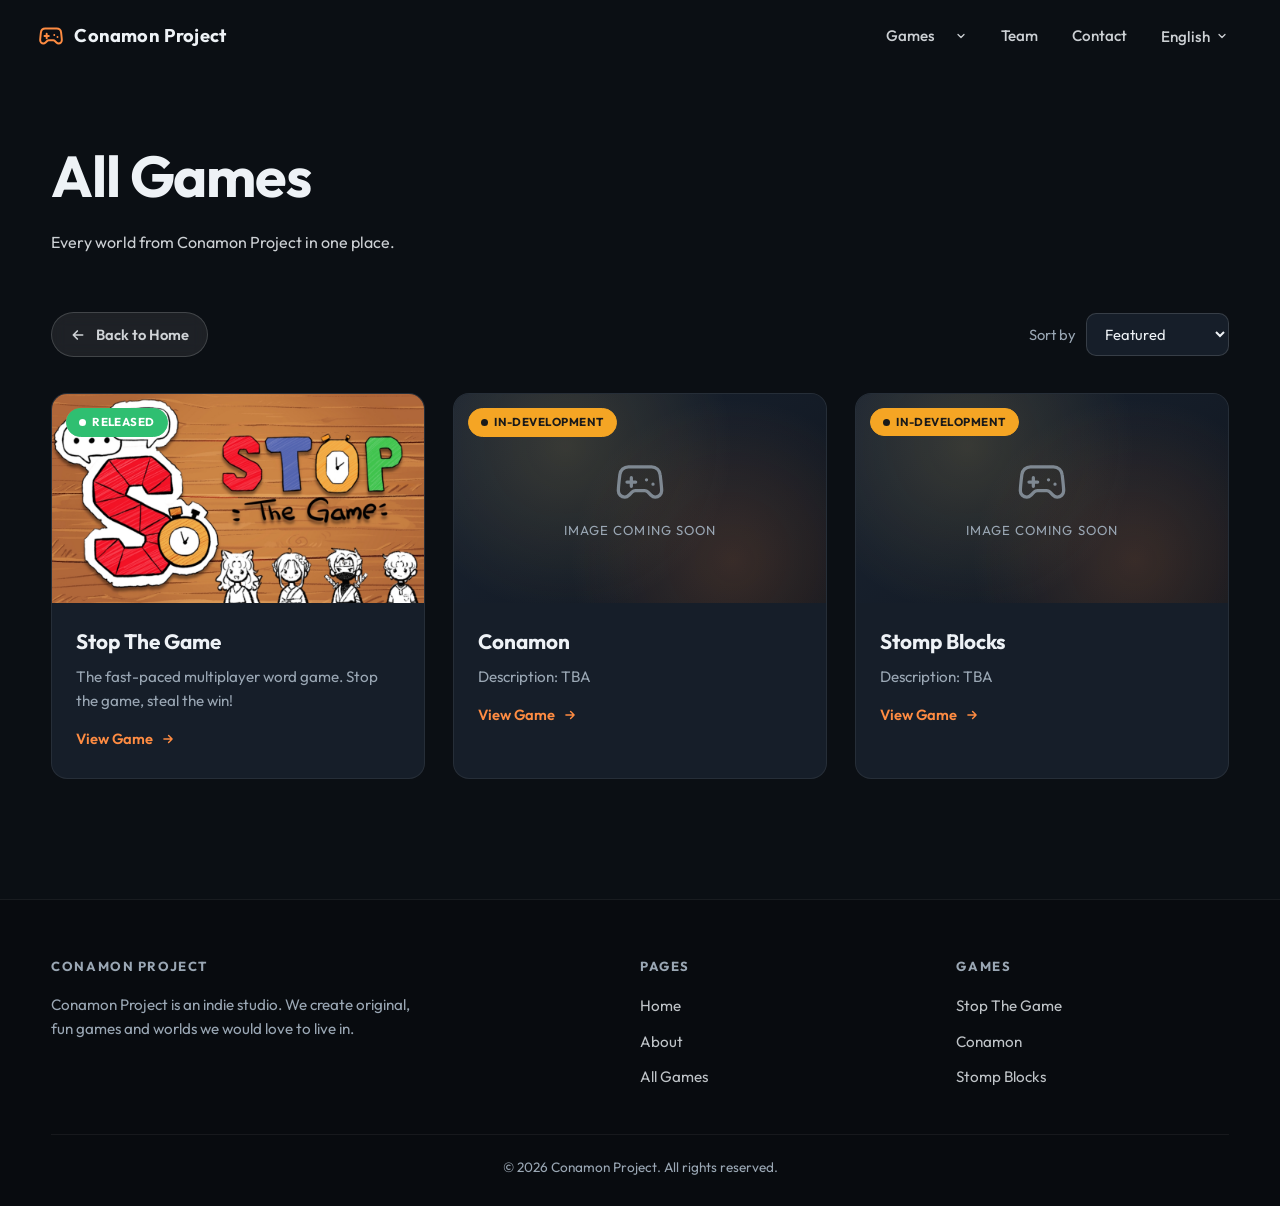
==== games.html @ 600c0cdb "Initial commit" ====
<!DOCTYPE html>
<html lang="en">
<head>
  <meta charset="UTF-8">
  <meta name="viewport" content="width=device-width, initial-scale=1.0">
  <title>All Games — Conamon Project</title>
  <meta name="description" content="Browse every game from Conamon Project: Stop The Game (released), Conamon and Stomp Blocks (in development).">
  <meta name="robots" content="index, follow">
  <link rel="canonical" href="https://www.conamonproject.com/games.html">
  <link rel="alternate" hreflang="en" href="https://www.conamonproject.com/games.html?lang=en">
  <link rel="alternate" hreflang="es" href="https://www.conamonproject.com/games.html?lang=es">

  <meta property="og:type" content="website">
  <meta property="og:site_name" content="Conamon Project">
  <meta property="og:title" content="All Games — Conamon Project">
  <meta property="og:description" content="Browse every game from Conamon Project: Stop The Game, Conamon and Stomp Blocks.">
  <meta property="og:url" content="https://www.conamonproject.com/games.html">
  <meta property="og:image" content="https://www.conamonproject.com/Assets/stop-the-game/images/Landscape-16.9-1920x1080.jpg">
  <meta name="twitter:card" content="summary_large_image">

  <link rel="preconnect" href="https://fonts.googleapis.com">
  <link rel="preconnect" href="https://fonts.gstatic.com" crossorigin>
  <link href="https://fonts.googleapis.com/css2?family=Outfit:wght@400;500;600;700;800&display=swap" rel="stylesheet">
  <link rel="icon" href="data:image/svg+xml,%3Csvg xmlns='http://www.w3.org/2000/svg' viewBox='0 0 100 100'%3E%3Ctext y='.9em' font-size='90'%3E%F0%9F%8E%AE%3C/text%3E%3C/svg%3E">
  <link rel="stylesheet" href="css/style.css">
</head>
<body>
  <script>window.BASE = '';</script>

  <header class="site-header">
    <div class="header-inner">
      <a class="brand" href="index.html">
        <svg viewBox="0 0 24 24" fill="none" stroke="currentColor" stroke-width="1.8" stroke-linecap="round" stroke-linejoin="round" aria-hidden="true"><path d="M6 12h4m-2-2v4m7-3h.01M18 13h.01M17.32 5H6.68a4 4 0 0 0-3.98 3.59C2.6 9.42 2 14.46 2 16a3 3 0 0 0 3 3c1 0 1.5-.5 2-1l1.414-1.414A2 2 0 0 1 9.828 16h4.344a2 2 0 0 1 1.414.586L17 18c.5.5 1 1 2 1a3 3 0 0 0 3-3c0-1.54-.6-6.58-.68-7.26A4 4 0 0 0 17.32 5z"/></svg>
        Conamon Project
      </a>

      <nav class="main-nav" aria-label="Main navigation">
        <div class="nav-dropdown nav-dropdown-games" data-nav-games>
          <a href="games.html" class="nav-dropdown-link" data-i18n="nav.games">Games</a>
          <button type="button" class="nav-dropdown-caret" aria-expanded="false" aria-haspopup="true" aria-label="Show games list">
            <svg class="caret" viewBox="0 0 24 24" fill="none" stroke="currentColor" stroke-width="2.5" stroke-linecap="round" stroke-linejoin="round" aria-hidden="true"><path d="m6 9 6 6 6-6"/></svg>
          </button>
          <div class="dropdown-menu" data-nav-games-menu></div>
        </div>

        <a href="index.html#team" data-i18n="nav.ourTeam">Team</a>
        <a href="index.html#contact" data-i18n="nav.contact">Contact</a>

        <div class="nav-dropdown">
          <button type="button" aria-expanded="false" aria-haspopup="true">
            <span id="langCurrent">English</span>
            <svg class="caret" viewBox="0 0 24 24" fill="none" stroke="currentColor" stroke-width="2.5" stroke-linecap="round" stroke-linejoin="round" aria-hidden="true"><path d="m6 9 6 6 6-6"/></svg>
          </button>
          <div class="dropdown-menu">
            <button type="button" class="dropdown-item" data-lang-switch="es"><span>Español</span></button>
          </div>
        </div>
      </nav>

      <button class="hamburger" id="hamburger" type="button" aria-label="Menu" aria-expanded="false">
        <svg viewBox="0 0 24 24" fill="none" stroke="currentColor" stroke-width="2" stroke-linecap="round" aria-hidden="true"><path d="M4 7h16M4 12h16M4 17h16"/></svg>
      </button>
    </div>
  </header>

  <main>
    <section class="page-hero" style="min-height:auto">
      <div class="container">
        <h1 data-i18n="catalog.title">All Games</h1>
        <p class="page-desc" data-i18n="catalog.subtitle">Every world from Conamon Project in one place.</p>
      </div>
    </section>

    <section style="padding-top:0" aria-label="Games catalog">
      <div class="container">
        <div class="catalog-toolbar">
          <a class="back-link" href="index.html">
            <svg viewBox="0 0 24 24" fill="none" stroke="currentColor" stroke-width="2.5" stroke-linecap="round" stroke-linejoin="round" aria-hidden="true"><path d="M19 12H5m6 6-6-6 6-6"/></svg>
            <span data-i18n="detail.backHome">Back to Home</span>
          </a>
          <label class="sort-control">
            <span data-i18n="catalog.sortBy">Sort by</span>
            <select id="catalogSort">
              <option value="featured" data-i18n="catalog.sortFeatured">Featured</option>
              <option value="name" data-i18n="catalog.sortName">Name (A–Z)</option>
              <option value="status" data-i18n="catalog.sortStatus">Release status</option>
            </select>
          </label>
        </div>
        <div class="games-grid" id="catalogGrid"></div>
      </div>
    </section>
  </main>

  <footer class="site-footer">
    <div class="container">
      <div class="footer-grid">
        <div class="footer-about">
          <h4>Conamon Project</h4>
          <p data-i18n="footer.about">Conamon Project is an indie studio. We create original, fun games and worlds we would love to live in.</p>
        </div>
        <nav aria-label="Footer">
          <h4 data-i18n="footer.pages">Pages</h4>
          <ul class="footer-links">
            <li><a href="index.html" data-i18n="footer.home">Home</a></li>
            <li><a href="index.html#team" data-i18n="footer.aboutLink">About</a></li>
            <li><a href="games.html" data-i18n="footer.allGames">All Games</a></li>
          </ul>
        </nav>
        <nav aria-label="Games">
          <h4 data-i18n="nav.games">Games</h4>
          <ul class="footer-links">
            <li><a href="games/stop-the-game.html">Stop The Game</a></li>
            <li><a href="games/conamon.html">Conamon</a></li>
            <li><a href="games/stomp-blocks.html">Stomp Blocks</a></li>
          </ul>
        </nav>
      </div>
      <p class="footer-bottom" data-i18n="footer.rights">© 2026 Conamon Project. All rights reserved.</p>
    </div>
  </footer>

  <button class="back-to-top" id="backToTop" type="button" aria-label="Back to top">
    <svg viewBox="0 0 24 24" fill="none" stroke="currentColor" stroke-width="2.5" stroke-linecap="round" stroke-linejoin="round" aria-hidden="true"><path d="M12 19V5m-6 6 6-6 6 6"/></svg>
  </button>

  <script src="js/i18n.js"></script>
  <script src="js/games.js"></script>
  <script src="js/main.js"></script>
</body>
</html>
---- css/style.css ----
/* ============================================================
   Conamon Project — Site Styles
   ============================================================ */

:root {
  --bg: #0b0f14;
  --bg-soft: #10161f;
  --surface: #161e29;
  --surface-2: #1c2634;
  --text: #eef2f6;
  --muted: #9aa7b4;
  --accent: #ff8c42;
  --accent-2: #ffd166;
  --released: #2fbf71;
  --dev: #f5a524;
  --radius: 16px;
  --header-h: 72px;
  --font: 'Outfit', 'Segoe UI', system-ui, -apple-system, sans-serif;
}

* { margin: 0; padding: 0; box-sizing: border-box; }

html { scroll-behavior: smooth; }

body {
  background: var(--bg);
  color: var(--text);
  font-family: var(--font);
  line-height: 1.6;
  overflow-x: hidden;
}

img { max-width: 100%; display: block; }

a { color: inherit; text-decoration: none; }

button {
  font-family: var(--font);
  cursor: pointer;
  border: none;
  background: none;
  color: inherit;
}

.container {
  width: min(1200px, 92%);
  margin: 0 auto;
}

section { padding: clamp(64px, 10vw, 120px) 0; }
section.hero { padding: 0; }

.section-title {
  font-size: clamp(1.8rem, 4vw, 2.6rem);
  font-weight: 700;
  letter-spacing: -0.02em;
  margin-bottom: 8px;
}

.section-subtitle {
  color: var(--muted);
  max-width: 560px;
  margin-bottom: 40px;
}

.section-head { text-align: center; }
.section-head .section-subtitle { margin-left: auto; margin-right: auto; }

/* ---------- Scroll reveal ---------- */
.reveal {
  opacity: 0;
  transform: translateY(28px);
  transition: opacity .7s ease, transform .7s cubic-bezier(.22, .61, .36, 1);
}
.reveal.visible { opacity: 1; transform: none; }

/* ---------- Buttons & badges ---------- */
.btn {
  display: inline-flex;
  align-items: center;
  gap: 10px;
  padding: 14px 30px;
  border-radius: 999px;
  font-weight: 600;
  font-size: 1rem;
  background: var(--accent);
  color: #14100a;
  transition: transform .25s ease, box-shadow .25s ease, background .25s ease;
  box-shadow: 0 8px 24px rgba(255, 140, 66, .28);
}
.btn:hover { transform: translateY(-2px); background: var(--accent-2); box-shadow: 0 12px 32px rgba(255, 209, 102, .32); }
.btn svg { width: 18px; height: 18px; }

.btn-ghost {
  background: rgba(255, 255, 255, .08);
  color: var(--text);
  box-shadow: none;
  border: 1px solid rgba(255, 255, 255, .18);
  backdrop-filter: blur(8px);
}
.btn-ghost:hover { background: rgba(255, 255, 255, .16); box-shadow: none; }

.link-btn {
  display: inline-flex;
  align-items: center;
  gap: 8px;
  color: var(--accent);
  font-weight: 600;
  font-size: 1.05rem;
  padding: 6px 2px;
  border-bottom: 2px solid transparent;
  transition: color .2s ease, border-color .2s ease, gap .25s ease;
}
.link-btn:hover { color: var(--accent-2); border-color: var(--accent-2); gap: 12px; }

.badge {
  display: inline-flex;
  align-items: center;
  gap: 6px;
  padding: 4px 12px;
  border-radius: 999px;
  font-size: .72rem;
  font-weight: 700;
  letter-spacing: .04em;
  text-transform: uppercase;
  white-space: nowrap;
}
.badge::before { content: ''; width: 7px; height: 7px; border-radius: 50%; background: currentColor; }
.badge.released { background: var(--released); color: #fff; border: 1px solid var(--released); }
.badge.dev { background: var(--dev); color: #1a1a1a; border: 1px solid var(--dev); }

/* ---------- Image placeholder ---------- */
.img-placeholder {
  display: flex;
  flex-direction: column;
  align-items: center;
  justify-content: center;
  gap: 12px;
  width: 100%;
  height: 100%;
  min-height: 160px;
  background:
    radial-gradient(circle at 30% 25%, rgba(255, 209, 102, .14), transparent 55%),
    radial-gradient(circle at 75% 80%, rgba(255, 140, 66, .16), transparent 50%),
    linear-gradient(140deg, #1a2432, #10161f);
  color: var(--muted);
  text-align: center;
}
.img-placeholder svg { width: 52px; height: 52px; opacity: .75; }
.img-placeholder span { font-size: .82rem; letter-spacing: .08em; text-transform: uppercase; }
.img-placeholder.round { border-radius: 50%; min-height: 0; }

/* ---------- Header ---------- */
.site-header {
  position: fixed;
  inset: 0 0 auto 0;
  z-index: 100;
  height: var(--header-h);
  display: flex;
  align-items: center;
  background: transparent;
  transition: background-color .35s ease, backdrop-filter .35s ease, box-shadow .35s ease;
}
.site-header.scrolled {
  background: rgba(11, 15, 20, .82);
  backdrop-filter: blur(10px) saturate(140%);
  -webkit-backdrop-filter: blur(10px) saturate(140%);
  box-shadow: 0 1px 0 rgba(255, 255, 255, .06), 0 8px 24px rgba(0, 0, 0, .35);
}
.header-inner {
  width: min(1280px, 94%);
  margin: 0 auto;
  display: flex;
  align-items: center;
  gap: 24px;
}
.brand {
  display: flex;
  align-items: center;
  gap: 10px;
  font-weight: 700;
  font-size: 1.15rem;
  letter-spacing: .01em;
}
.brand svg { width: 26px; height: 26px; color: var(--accent); }

.main-nav { margin-left: auto; display: flex; align-items: center; gap: 6px; }
.main-nav > a,
.nav-dropdown > button {
  display: inline-flex;
  align-items: center;
  gap: 6px;
  padding: 10px 14px;
  font-size: .95rem;
  font-weight: 500;
  color: rgba(238, 242, 246, .85);
  border-radius: 10px;
  transition: color .2s ease, background .2s ease;
}
.main-nav > a:hover,
.nav-dropdown:hover > button:not(.nav-dropdown-caret),
.nav-dropdown > button[aria-expanded="true"]:not(.nav-dropdown-caret) {
  color: #fff;
  background: rgba(255, 255, 255, .08);
}

/* Games dropdown: split into a navigable link + a caret toggle button */
.nav-dropdown-games { display: flex; align-items: center; gap: 0; position: relative; border-radius: 10px; }
.nav-dropdown-games::before {
  content: '';
  position: absolute;
  inset: 0;
  border-radius: 10px;
  background: rgba(255, 255, 255, .08);
  opacity: 0;
  transition: opacity .2s ease;
  pointer-events: none;
}
.nav-dropdown-games:hover::before,
.nav-dropdown-games.open::before { opacity: 1; }
.nav-dropdown-link {
  position: relative;
  display: inline-flex;
  align-items: center;
  padding: 10px 6px 10px 14px;
  font-size: .95rem;
  font-weight: 500;
  color: rgba(238, 242, 246, .85);
  text-decoration: none;
  transition: color .2s ease;
}
.nav-dropdown-caret {
  position: relative;
  display: inline-flex;
  align-items: center;
  padding: 10px 10px 10px 4px;
  font-size: .95rem;
  font-weight: 500;
  color: rgba(238, 242, 246, .85);
  background: none;
  cursor: pointer;
  transition: color .2s ease;
}
.nav-dropdown-games:hover .nav-dropdown-link,
.nav-dropdown-games.open .nav-dropdown-link {
  color: #fff;
}
.nav-dropdown-games:hover .nav-dropdown-caret,
.nav-dropdown-games.open .nav-dropdown-caret {
  color: #fff;
}

.nav-dropdown { position: relative; }
.nav-dropdown > button svg.caret { width: 12px; height: 12px; transition: transform .25s ease; }
.nav-dropdown:hover > button svg.caret,
.nav-dropdown > button[aria-expanded="true"] svg.caret { transform: rotate(180deg); }
.nav-dropdown-games .nav-dropdown-caret svg.caret { width: 12px; height: 12px; transition: transform .25s ease; }
.nav-dropdown-games:hover .nav-dropdown-caret svg.caret,
.nav-dropdown-games .nav-dropdown-caret[aria-expanded="true"] svg.caret { transform: rotate(180deg); }

.dropdown-menu {
  position: absolute;
  top: calc(100% + 10px);
  left: 50%;
  transform: translate(-50%, 8px);
  min-width: 250px;
  background: rgba(18, 24, 33, .97);
  border: 1px solid rgba(255, 255, 255, .1);
  border-radius: 14px;
  padding: 8px;
  box-shadow: 0 18px 48px rgba(0, 0, 0, .5);
  opacity: 0;
  visibility: hidden;
  transition: opacity .22s ease, transform .22s ease, visibility .22s;
}
.nav-dropdown:hover .dropdown-menu,
.nav-dropdown:focus-within .dropdown-menu,
.nav-dropdown.open .dropdown-menu {
  opacity: 1;
  visibility: visible;
  transform: translate(-50%, 0);
}
.nav-dropdown.force-close .dropdown-menu {
  opacity: 0 !important;
  visibility: hidden !important;
  transform: translate(-50%, 8px) !important;
}
.dropdown-menu a,
.dropdown-menu button.dropdown-item {
  display: flex;
  align-items: center;
  justify-content: space-between;
  gap: 14px;
  width: 100%;
  padding: 10px 12px;
  border-radius: 10px;
  font-size: .92rem;
  font-weight: 500;
  text-align: left;
  transition: background .18s ease;
}
.dropdown-menu a:hover,
.dropdown-menu button.dropdown-item:hover { background: rgba(255, 255, 255, .07); }
.dropdown-menu .dropdown-view-all {
  margin-top: 4px;
  border-top: 1px solid rgba(255, 255, 255, .08);
  padding-top: 12px;
  color: var(--accent);
}

.nav-cta {
  margin-left: 8px;
  padding: 10px 22px;
  font-size: .9rem;
  box-shadow: 0 6px 18px rgba(255, 140, 66, .3);
}

.hamburger {
  display: none;
  margin-left: auto;
  width: 44px;
  height: 44px;
  border-radius: 12px;
  align-items: center;
  justify-content: center;
  background: rgba(255, 255, 255, .08);
}
.hamburger svg { width: 22px; height: 22px; }

/* ---------- Hero ---------- */
.hero {
  position: relative;
  height: 100svh;
  min-height: 560px;
  overflow: hidden;
}
.hero-track {
  display: flex;
  width: 200%;
  height: 100%;
  transition: transform .75s cubic-bezier(.65, .05, .36, 1);
}
.hero.show-video .hero-track { transform: translateX(-50%); }
.hero-slide { width: 50%; height: 100%; position: relative; overflow: hidden; }

.hero-cover {
  background: #000;
}
.hero-cover picture {
  position: absolute;
  inset: 0;
  display: block;
}
.hero-cover picture img {
  position: absolute;
  inset: 0;
  width: 100%;
  height: 100%;
  object-fit: cover;
  object-position: center;
}
.hero-cover::after {
  content: '';
  position: absolute;
  inset: 0;
  background: rgba(0, 0, 0, 0.60);
}

.hero-content {
  position: absolute;
  inset: 0;
  z-index: 2;
  display: flex;
  flex-direction: column;
  align-items: flex-start;
  justify-content: flex-end;
  padding: 0 clamp(24px, 6vw, 80px) clamp(48px, 8vh, 90px);
  text-align: left;
  gap: 16px;
  max-width: min(680px, 90%);
}
.hero-logo {
  width: clamp(48px, 6vw, 72px);
  height: auto;
  filter: drop-shadow(0 4px 14px rgba(0, 0, 0, .5));
}
.hero-title {
  font-size: clamp(2.4rem, 6vw, 4.2rem);
  font-weight: 800;
  line-height: 1.05;
  letter-spacing: -0.03em;
  color: #ffffff;
  text-shadow: 0 4px 20px rgba(0, 0, 0, .6);
}
.hero-tagline {
  font-size: clamp(1rem, 1.8vw, 1.25rem);
  color: rgba(238, 242, 246, .92);
  max-width: 520px;
  text-shadow: 0 2px 12px rgba(0, 0, 0, .7);
}
.hero-cta-row {
  width: 100%;
  display: flex;
  align-items: center;
  gap: 16px;
}
.hero-cta-row .btn { flex: 0 0 auto; }
.hero-itch-link {
  margin-left: auto;
  margin-right: clamp(24px, 4vw, 60px);
  display: flex;
  flex-direction: column;
  align-items: center;
  gap: 6px;
  text-decoration: none;
}
.hero-itch-link img {
  width: 52px;
  height: 52px;
  flex: 0 0 auto;
  border-radius: 8px;
  overflow: hidden;
  display: block;
  object-fit: cover;
  border: 1px solid rgba(255, 255, 255, .35);
  box-shadow: 0 6px 18px rgba(0, 0, 0, .35);
  transition: transform .25s ease, border-color .25s ease;
}
.hero-itch-link:hover img { border-color: var(--accent); transform: scale(1.08); }
.hero-itch-label {
  font-size: .72rem;
  font-weight: 600;
  letter-spacing: .08em;
  text-transform: uppercase;
  color: #fff;
  text-shadow: 0 2px 8px rgba(0, 0, 0, .7);
  white-space: nowrap;
}

/* Trailer toggle (right-center on cover, mirrored to left-center on trailer) */
.trailer-toggle {
  position: absolute;
  right: clamp(12px, 3vw, 40px);
  top: 50%;
  transform: translateY(-50%);
  z-index: 5;
  display: flex;
  flex-direction: column;
  align-items: center;
  gap: 12px;
  color: #fff;
  transition: right .4s cubic-bezier(.65, .05, .36, 1), left .4s cubic-bezier(.65, .05, .36, 1);
}
.hero.show-video .trailer-toggle {
  right: auto;
  left: clamp(12px, 3vw, 40px);
}
.trailer-toggle .arrow-circle {
  width: 62px;
  height: 62px;
  border-radius: 50%;
  display: flex;
  align-items: center;
  justify-content: center;
  background: rgba(255, 255, 255, .1);
  border: 1px solid rgba(255, 255, 255, .35);
  backdrop-filter: blur(10px);
  transition: background .25s ease, transform .25s ease, border-color .25s ease;
}
.trailer-toggle:hover .arrow-circle { background: var(--accent); border-color: var(--accent); transform: scale(1.08); }
.trailer-toggle svg { width: 26px; height: 26px; transition: transform .3s ease; }
.hero.show-video .trailer-toggle svg { transform: rotate(180deg); }
.trailer-toggle span {
  font-size: .78rem;
  font-weight: 600;
  letter-spacing: .12em;
  text-transform: uppercase;
  text-shadow: 0 2px 8px rgba(0, 0, 0, .7);
}

/* While the trailer is playing, auto-hide the toggle (and any overlay icons)
   so they don't sit on top of the YouTube iframe. Briefly reveal on
   mouse/touch interaction via .show-toggle — mirrors YouTube's controls. */
.hero.video-playing .trailer-toggle {
  opacity: 0;
  pointer-events: none;
  transition: opacity .35s ease;
}
.hero.video-playing.show-toggle .trailer-toggle {
  opacity: 1;
  pointer-events: auto;
}

/* Video slide */
.hero-video {
  display: flex;
  align-items: center;
  justify-content: center;
  background: radial-gradient(ellipse at center, #16202d 0%, #0b0f14 75%);
  padding: calc(var(--header-h) + 24px) 6vw 48px;
}

.video-frame {
  position: relative;
  width: min(920px, 100%);
  aspect-ratio: 16 / 9;
  max-height: 72vh;
  border-radius: var(--radius);
  overflow: hidden;
  background: #000;
  box-shadow: 0 30px 80px rgba(0, 0, 0, .6), 0 0 0 1px rgba(255, 255, 255, .08);
}
.video-frame iframe { position: absolute; inset: 0; width: 100%; height: 100%; border: 0; }
.video-facade {
  position: absolute;
  inset: 0;
  width: 100%;
  height: 100%;
  display: flex;
  align-items: center;
  justify-content: center;
  background-size: cover;
  background-position: center;
}
.video-facade::before { content: ''; position: absolute; inset: 0; background: rgba(5, 8, 12, .42); transition: background .25s ease; }
.video-facade:hover::before { background: rgba(5, 8, 12, .25); }
.video-play {
  position: relative;
  z-index: 2;
  width: 84px;
  height: 84px;
  border-radius: 50%;
  display: flex;
  align-items: center;
  justify-content: center;
  background: var(--accent);
  color: #14100a;
  box-shadow: 0 12px 36px rgba(255, 140, 66, .45);
  transition: transform .25s ease, background .25s ease;
}
.video-facade:hover .video-play { transform: scale(1.1); background: var(--accent-2); }
.video-play svg { width: 32px; height: 32px; margin-left: 4px; }
.video-unavailable {
  position: relative;
  z-index: 2;
  color: var(--muted);
  font-size: .95rem;
  background: rgba(11, 15, 20, .7);
  padding: 12px 22px;
  border-radius: 999px;
}

/* ---------- Game cards ---------- */
.games-grid {
  display: grid;
  grid-template-columns: repeat(auto-fit, minmax(300px, 1fr));
  gap: 28px;
}
.game-card {
  position: relative;
  display: block;
  border-radius: var(--radius);
  overflow: hidden;
  background: var(--surface);
  border: 1px solid rgba(255, 255, 255, .07);
  transition: transform .35s cubic-bezier(.22, .61, .36, 1), box-shadow .35s ease, border-color .35s ease;
}
.game-card:hover {
  transform: translateY(-8px);
  box-shadow: 0 26px 60px rgba(0, 0, 0, .5);
  border-color: rgba(255, 140, 66, .35);
}
.game-card-media {
  position: relative;
  aspect-ratio: 16 / 9;
  overflow: hidden;
}
.game-card-media img {
  width: 100%;
  height: 100%;
  object-fit: cover;
  transition: transform .6s cubic-bezier(.22, .61, .36, 1);
}
.game-card:hover .game-card-media img { transform: scale(1.07); }
.game-card-media .badge { position: absolute; top: 14px; left: 14px; z-index: 2; backdrop-filter: blur(6px); }
.game-card-body { padding: 22px 24px 26px; }
.game-card-body h3 { font-size: 1.3rem; margin-bottom: 6px; }
.game-card-body p { color: var(--muted); font-size: .95rem; }
.game-card-cta {
  display: inline-flex;
  align-items: center;
  gap: 8px;
  margin-top: 14px;
  color: var(--accent);
  font-weight: 600;
  font-size: .92rem;
}
.game-card:hover .game-card-cta { color: var(--accent-2); }

.games-actions { text-align: center; margin-top: 44px; }

/* ---------- Team ---------- */
.team-section { background: var(--bg-soft); }
.team-grid {
  display: grid;
  grid-template-columns: repeat(auto-fit, minmax(210px, 1fr));
  gap: 32px;
  margin-top: 8px;
}
.team-card { text-align: center; }
.team-avatar {
  width: clamp(120px, 14vw, 150px);
  height: clamp(120px, 14vw, 150px);
  margin: 0 auto 18px;
  border-radius: 50%;
  overflow: hidden;
  border: 3px solid rgba(255, 140, 66, .4);
  box-shadow: 0 14px 36px rgba(0, 0, 0, .4);
  transition: transform .3s ease, border-color .3s ease;
}
.team-card:hover .team-avatar { transform: scale(1.05); border-color: var(--accent); }
.team-avatar img { width: 100%; height: 100%; object-fit: cover; }
.team-card h3 { font-size: 1.12rem; }
.team-card .team-alias { color: var(--accent); font-size: .9rem; font-weight: 600; }
.team-card .team-role { color: var(--muted); font-size: .9rem; margin-top: 4px; }

/* ---------- Contact ---------- */
.contact-inner {
  text-align: center;
  max-width: 620px;
  margin: 0 auto;
}
.contact-email {
  display: inline-flex;
  align-items: center;
  gap: 14px;
  margin-top: 28px;
  padding: 18px 34px;
  border-radius: 999px;
  background: var(--surface);
  border: 1px solid rgba(255, 255, 255, .1);
  font-size: clamp(1.05rem, 2.6vw, 1.4rem);
  font-weight: 600;
  letter-spacing: .02em;
  transition: border-color .25s ease, transform .25s ease, box-shadow .25s ease;
}
.contact-email:hover {
  border-color: var(--accent);
  transform: translateY(-2px);
  box-shadow: 0 16px 40px rgba(0, 0, 0, .4);
}
.contact-email svg { width: 24px; height: 24px; color: var(--accent); flex-shrink: 0; }

/* ---------- Footer ---------- */
.site-footer {
  background: #080b0f;
  border-top: 1px solid rgba(255, 255, 255, .07);
  padding: 56px 0 28px;
}
.footer-grid {
  display: grid;
  grid-template-columns: 2fr 1fr 1fr;
  gap: 44px;
}
.footer-grid h4 {
  font-size: .82rem;
  letter-spacing: .12em;
  text-transform: uppercase;
  color: var(--muted);
  margin-bottom: 16px;
}
.footer-about p { color: var(--muted); font-size: .95rem; max-width: 380px; }
.footer-links { list-style: none; display: flex; flex-direction: column; gap: 10px; }
.footer-links a { color: rgba(238, 242, 246, .8); font-size: .95rem; transition: color .2s ease; }
.footer-links a:hover { color: var(--accent); }
.footer-bottom {
  margin-top: 44px;
  padding-top: 22px;
  border-top: 1px solid rgba(255, 255, 255, .06);
  text-align: center;
  color: var(--muted);
  font-size: .85rem;
}

/* ---------- Sub-page hero / detail ---------- */
.page-hero {
  position: relative;
  min-height: 62vh;
  display: flex;
  align-items: flex-end;
  padding: calc(var(--header-h) + 48px) 0 56px;
  overflow: hidden;
}
.page-hero-bg {
  position: absolute;
  inset: 0;
}
.page-hero-bg picture { position: absolute; inset: 0; }
.page-hero-bg img { width: 100%; height: 100%; object-fit: cover; }
.page-hero-bg::after {
  content: '';
  position: absolute;
  inset: 0;
  background: linear-gradient(to top, var(--bg) 4%, rgba(11, 15, 20, .45) 55%, rgba(11, 15, 20, .55) 100%);
}
.page-hero .container { position: relative; z-index: 2; }
.page-hero h1 { font-size: clamp(2.2rem, 6vw, 3.6rem); letter-spacing: -0.02em; margin: 10px 0 8px; }
.page-hero .page-desc { color: rgba(238, 242, 246, .85); max-width: 640px; }

.back-link {
  display: inline-flex;
  align-items: center;
  gap: 10px;
  color: rgba(238, 242, 246, .85);
  font-weight: 600;
  font-size: .92rem;
  padding: 10px 18px;
  border-radius: 999px;
  background: rgba(255, 255, 255, .08);
  border: 1px solid rgba(255, 255, 255, .16);
  backdrop-filter: blur(8px);
  transition: background .2s ease, color .2s ease;
}
.back-link:hover { background: rgba(255, 255, 255, .16); color: #fff; }
.back-link svg { width: 16px; height: 16px; }

.hero-detail-grid {
  display: grid;
  grid-template-columns: 0.9fr 1.2fr;
  gap: clamp(28px, 4vw, 56px);
  align-items: center;
}
.hero-detail-right .video-frame,
.hero-detail-right .trailer-placeholder {
  border-radius: 16px;
  overflow: hidden;
  box-shadow: 0 20px 60px rgba(0, 0, 0, .5);
}
.trailer-placeholder {
  aspect-ratio: 16 / 9;
  display: flex;
  align-items: center;
  justify-content: center;
  background: var(--surface);
  border: 1px solid rgba(255, 255, 255, .1);
  color: var(--muted);
  font-weight: 600;
  font-size: .95rem;
  text-align: center;
  padding: 24px;
}
@media (max-width: 1023px) {
  .hero-detail-grid {
    grid-template-columns: 1fr;
  }
  .hero-detail-right { max-width: 560px; }
}
@media (min-width: 1024px) {
  .hero-detail-right {
    margin-right: calc((92vw - min(1200px, 92vw)) / -2);
  }
}

.game-info {
  display: grid;
  grid-template-columns: repeat(auto-fit, minmax(180px, 1fr));
  gap: 18px;
  margin-top: 36px;
}
.info-chip {
  background: var(--surface);
  border: 1px solid rgba(255, 255, 255, .08);
  border-radius: 14px;
  padding: 16px 20px;
}
.info-chip .info-label { font-size: .75rem; letter-spacing: .1em; text-transform: uppercase; color: var(--muted); }
.info-chip .info-value { font-weight: 600; margin-top: 4px; }

/* Catalog toolbar */
.catalog-toolbar {
  display: flex;
  align-items: center;
  justify-content: space-between;
  flex-wrap: wrap;
  gap: 16px;
  margin-bottom: 36px;
}
.sort-control {
  display: inline-flex;
  align-items: center;
  gap: 10px;
  color: var(--muted);
  font-size: .92rem;
}
.sort-control select {
  background: var(--surface);
  color: var(--text);
  border: 1px solid rgba(255, 255, 255, .14);
  border-radius: 10px;
  padding: 10px 14px;
  font-family: var(--font);
  font-size: .92rem;
  cursor: pointer;
}

/* Screenshots */
.shots-grid {
  display: grid;
  grid-template-columns: repeat(auto-fill, minmax(240px, 1fr));
  gap: 18px;
}
.shots-grid.phone-shots { grid-template-columns: repeat(auto-fill, minmax(160px, 1fr)); }
.shot {
  border-radius: 12px;
  overflow: hidden;
  cursor: zoom-in;
  border: 1px solid rgba(255, 255, 255, .08);
  transition: transform .3s ease, box-shadow .3s ease;
}
.shot:hover { transform: translateY(-4px); box-shadow: 0 16px 40px rgba(0, 0, 0, .45); }
.shot img { width: 100%; height: 100%; object-fit: cover; aspect-ratio: 16 / 9; }
.shots-grid.phone-shots .shot img { aspect-ratio: 9 / 16; }

.trailer-section .video-frame { margin: 0 auto; }

/* ---------- Lightbox ---------- */
.lightbox {
  position: fixed;
  inset: 0;
  z-index: 300;
  background: rgba(5, 8, 12, .94);
  display: flex;
  align-items: center;
  justify-content: center;
  opacity: 0;
  visibility: hidden;
  transition: opacity .3s ease, visibility .3s;
}
.lightbox.open { opacity: 1; visibility: visible; }
.lightbox-stage { overflow: auto; max-width: 92vw; max-height: 86vh; display: flex; align-items: center; justify-content: center; }
.lightbox-stage img {
  max-width: 92vw;
  max-height: 86vh;
  border-radius: 10px;
  transform-origin: center center;
  transition: transform .25s ease;
  cursor: grab;
}
.lightbox-btn {
  position: fixed;
  z-index: 302;
  width: 46px;
  height: 46px;
  border-radius: 50%;
  display: flex;
  align-items: center;
  justify-content: center;
  background: rgba(255, 255, 255, .1);
  border: 1px solid rgba(255, 255, 255, .2);
  color: #fff;
  transition: background .2s ease;
}
.lightbox-btn:hover { background: rgba(255, 255, 255, .22); }
.lightbox-btn svg { width: 20px; height: 20px; }
.lightbox-close { top: 20px; right: 20px; }
.lightbox-prev { left: 18px; top: 50%; transform: translateY(-50%); }
.lightbox-next { right: 18px; top: 50%; transform: translateY(-50%); }
.lightbox-zoom {
  position: fixed;
  z-index: 302;
  bottom: 22px;
  left: 50%;
  transform: translateX(-50%);
  display: flex;
  gap: 10px;
  background: rgba(18, 24, 33, .9);
  border: 1px solid rgba(255, 255, 255, .14);
  border-radius: 999px;
  padding: 8px;
}
.lightbox-zoom .lightbox-btn { position: static; }

/* ---------- Language overlay spinner ---------- */
.lang-overlay {
  position: fixed;
  inset: 0;
  z-index: 400;
  background: rgba(8, 11, 15, .85);
  backdrop-filter: blur(6px);
  display: flex;
  flex-direction: column;
  align-items: center;
  justify-content: center;
  gap: 18px;
  opacity: 0;
  visibility: hidden;
  transition: opacity .25s ease, visibility .25s;
}
.lang-overlay.active { opacity: 1; visibility: visible; }
.lang-spinner {
  width: 54px;
  height: 54px;
  border-radius: 50%;
  border: 4px solid rgba(255, 255, 255, .15);
  border-top-color: var(--accent);
  animation: spin 0.8s linear infinite;
}
.lang-overlay p { color: var(--muted); font-size: .9rem; letter-spacing: .06em; }
@keyframes spin { to { transform: rotate(360deg); } }

/* ---------- Back to top button ---------- */
.back-to-top {
  position: fixed;
  right: clamp(16px, 3vw, 32px);
  bottom: clamp(16px, 3vw, 32px);
  z-index: 50;
  width: 48px;
  height: 48px;
  border-radius: 50%;
  display: flex;
  align-items: center;
  justify-content: center;
  background: rgba(20, 26, 34, .85);
  border: 1px solid rgba(255, 255, 255, .2);
  color: #fff;
  cursor: pointer;
  opacity: 0;
  visibility: hidden;
  transform: translateY(12px);
  transition: opacity .3s ease, transform .3s ease, visibility .3s, background .25s ease, border-color .25s ease;
  backdrop-filter: blur(10px);
}
.back-to-top.visible {
  opacity: 1;
  visibility: visible;
  transform: translateY(0);
}
.back-to-top:hover {
  background: var(--accent);
  border-color: var(--accent);
}
.back-to-top svg { width: 22px; height: 22px; }

/* ---------- Responsive ---------- */
@media (max-width: 1024px) {
  .footer-grid { grid-template-columns: 1fr 1fr; }
}

@media (max-width: 767px) {
  :root { --header-h: 62px; }

  .hamburger { display: flex; }
  .main-nav {
    position: fixed;
    top: var(--header-h);
    right: 0;
    left: 0;
    flex-direction: column;
    align-items: stretch;
    gap: 4px;
    background: rgba(11, 15, 20, .98);
    border-bottom: 1px solid rgba(255, 255, 255, .08);
    padding: 14px 5vw 22px;
    transform: translateY(-12px);
    opacity: 0;
    visibility: hidden;
    transition: opacity .25s ease, transform .25s ease, visibility .25s;
    max-height: calc(100svh - var(--header-h));
    overflow-y: auto;
  }
  body.nav-open .main-nav { opacity: 1; visibility: visible; transform: none; }
  .main-nav > a, .nav-dropdown > button { padding: 13px 14px; font-size: 1rem; }
  .nav-dropdown-games { width: 100%; }
  .nav-dropdown-games .nav-dropdown-link { flex: 1; padding: 13px 10px 13px 14px; font-size: 1rem; }
  .nav-dropdown-games .nav-dropdown-caret { padding: 13px 14px; }
  .nav-cta { margin: 8px 0 0; justify-content: center; }

  .dropdown-menu {
    position: static;
    transform: none;
    min-width: 0;
    opacity: 1;
    visibility: visible;
    display: none;
    box-shadow: none;
    border: none;
    background: rgba(255, 255, 255, .04);
    margin: 4px 0 6px;
  }
  .nav-dropdown.open .dropdown-menu { display: block; }
  .nav-dropdown:hover .dropdown-menu { transform: none; }

  .trailer-toggle { right: 8px; gap: 8px; }
  .trailer-toggle .arrow-circle { width: 48px; height: 48px; }
  .trailer-toggle svg { width: 20px; height: 20px; }
  .trailer-toggle span { font-size: .62rem; }

  .hero-video { padding: calc(var(--header-h) + 16px) 4vw 32px; }
  .video-play { width: 64px; height: 64px; }
  .video-play svg { width: 24px; height: 24px; }

  .footer-grid { grid-template-columns: 1fr; gap: 32px; }
  .page-hero { min-height: 52vh; }
}
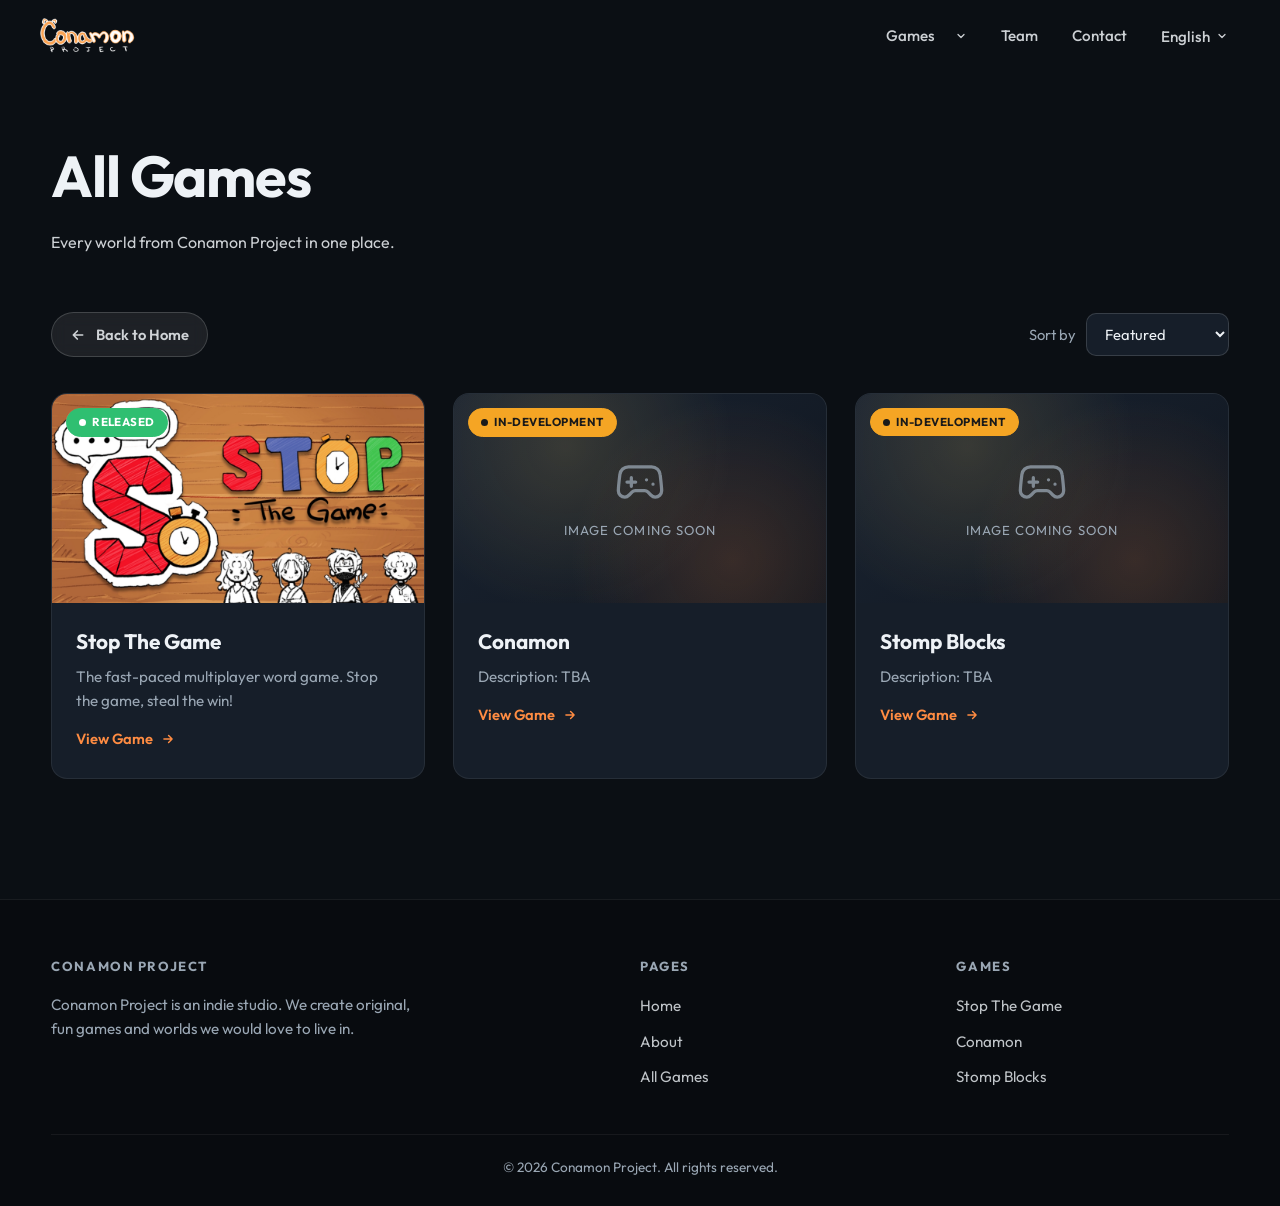
==== commit a5bc30c3: "updates" ====
--- a/games.html
+++ b/games.html
@@ -21,7 +21,7 @@
   <link rel="preconnect" href="https://fonts.googleapis.com">
   <link rel="preconnect" href="https://fonts.gstatic.com" crossorigin>
   <link href="https://fonts.googleapis.com/css2?family=Outfit:wght@400;500;600;700;800&display=swap" rel="stylesheet">
-  <link rel="icon" href="data:image/svg+xml,%3Csvg xmlns='http://www.w3.org/2000/svg' viewBox='0 0 100 100'%3E%3Ctext y='.9em' font-size='90'%3E%F0%9F%8E%AE%3C/text%3E%3C/svg%3E">
+  <link rel="icon" type="image/png" href="Assets/logos/conamonprojectfavicon.png">
   <link rel="stylesheet" href="css/style.css">
 </head>
 <body>
@@ -30,8 +30,7 @@
   <header class="site-header">
     <div class="header-inner">
       <a class="brand" href="index.html">
-        <svg viewBox="0 0 24 24" fill="none" stroke="currentColor" stroke-width="1.8" stroke-linecap="round" stroke-linejoin="round" aria-hidden="true"><path d="M6 12h4m-2-2v4m7-3h.01M18 13h.01M17.32 5H6.68a4 4 0 0 0-3.98 3.59C2.6 9.42 2 14.46 2 16a3 3 0 0 0 3 3c1 0 1.5-.5 2-1l1.414-1.414A2 2 0 0 1 9.828 16h4.344a2 2 0 0 1 1.414.586L17 18c.5.5 1 1 2 1a3 3 0 0 0 3-3c0-1.54-.6-6.58-.68-7.26A4 4 0 0 0 17.32 5z"/></svg>
-        Conamon Project
+        <img src="Assets/logos/ConamonProjectLogo.png" alt="Conamon Project logo" class="brand-logo">
       </a>
 
       <nav class="main-nav" aria-label="Main navigation">
--- a/css/style.css
+++ b/css/style.css
@@ -183,6 +183,7 @@
   letter-spacing: .01em;
 }
 .brand svg { width: 26px; height: 26px; color: var(--accent); }
+.brand-logo { height: 40px; width: auto; display: block; }
 
 .main-nav { margin-left: auto; display: flex; align-items: center; gap: 6px; }
 .main-nav > a,
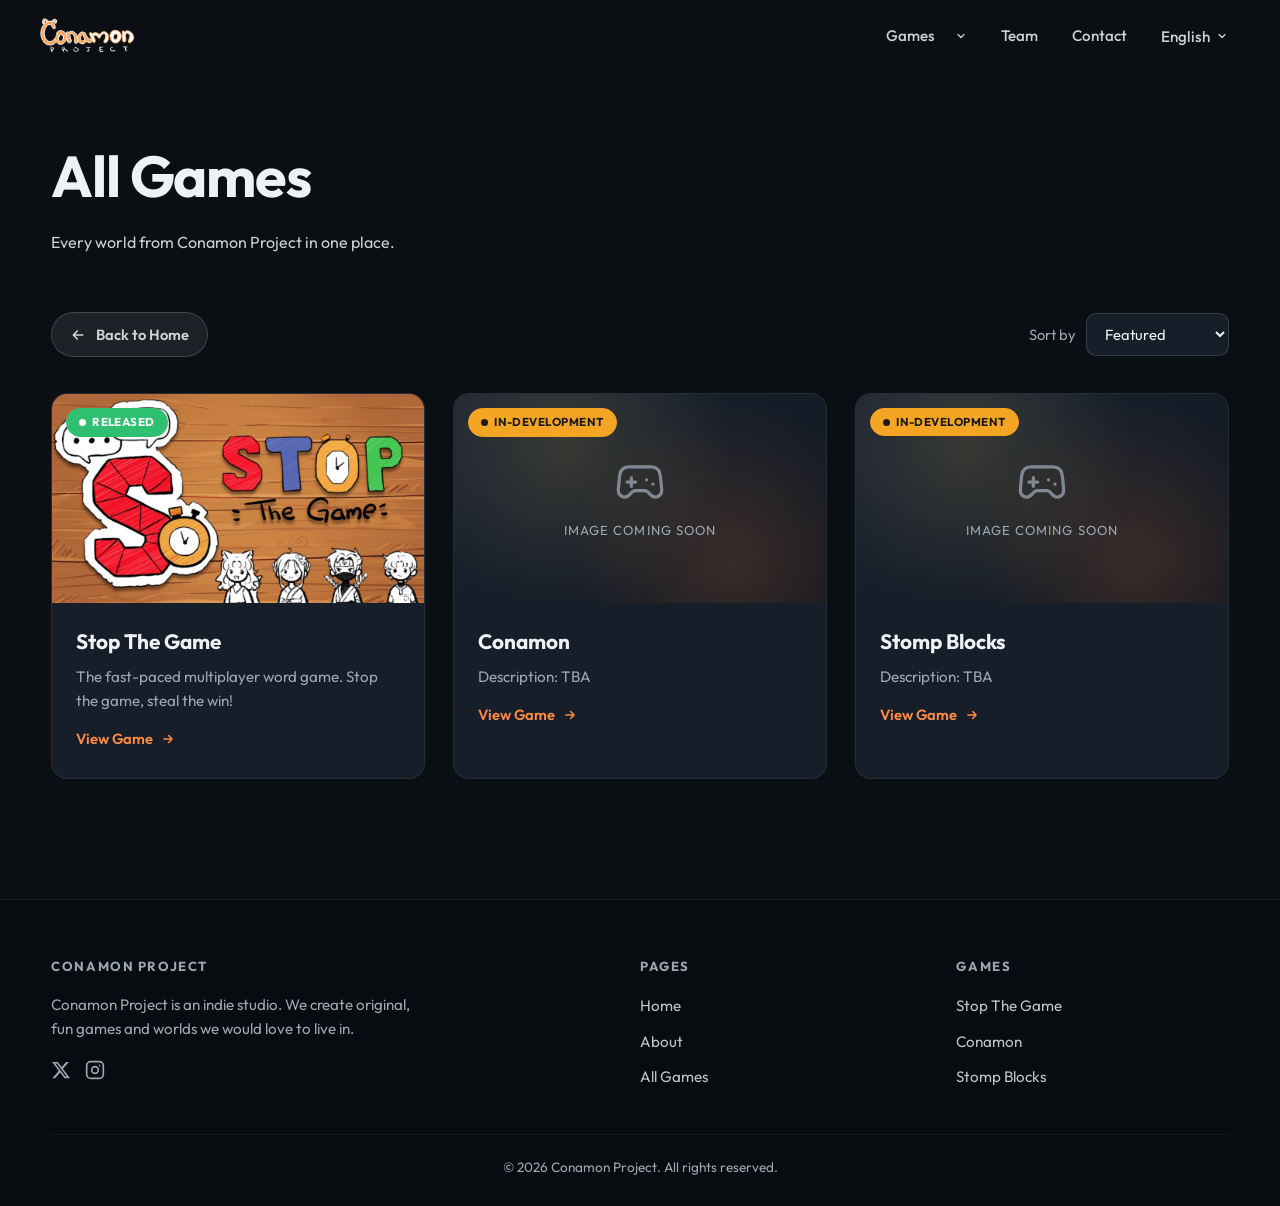
==== commit a58607e5: "updates" ====
--- a/games.html
+++ b/games.html
@@ -97,6 +97,14 @@
         <div class="footer-about">
           <h4>Conamon Project</h4>
           <p data-i18n="footer.about">Conamon Project is an indie studio. We create original, fun games and worlds we would love to live in.</p>
+          <div class="footer-socials" aria-label="Conamon Project on social media">
+            <a href="https://x.com/Conamon_Project" class="footer-social" target="_blank" rel="noopener noreferrer" aria-label="Conamon Project on X">
+              <svg viewBox="0 0 24 24" fill="currentColor" aria-hidden="true"><path d="M18.244 2.25h3.308l-7.227 8.26 8.502 11.24H16.17l-5.214-6.817L4.99 21.75H1.68l7.73-8.835L1.254 2.25H8.08l4.713 6.231zm-1.161 17.52h1.833L7.084 4.126H5.117z"/></svg>
+            </a>
+            <a href="https://www.instagram.com/conamonproject" class="footer-social" target="_blank" rel="noopener noreferrer" aria-label="Conamon Project on Instagram">
+              <svg viewBox="0 0 24 24" fill="none" stroke="currentColor" stroke-width="2" stroke-linecap="round" stroke-linejoin="round" aria-hidden="true"><rect x="2" y="2" width="20" height="20" rx="5"/><circle cx="12" cy="12" r="4"/><circle cx="17.5" cy="6.5" r="1" fill="currentColor" stroke="none"/></svg>
+            </a>
+          </div>
         </div>
         <nav aria-label="Footer">
           <h4 data-i18n="footer.pages">Pages</h4>
--- a/css/style.css
+++ b/css/style.css
@@ -623,6 +623,8 @@
 .team-avatar img { width: 100%; height: 100%; object-fit: cover; }
 .team-card h3 { font-size: 1.12rem; }
 .team-card .team-alias { color: var(--accent); font-size: .9rem; font-weight: 600; }
+.team-card .team-alias a { color: inherit; text-decoration: none; transition: opacity .2s ease; }
+.team-card .team-alias a:hover { opacity: .7; }
 .team-card .team-role { color: var(--muted); font-size: .9rem; margin-top: 4px; }
 
 /* ---------- Contact ---------- */
@@ -671,6 +673,16 @@
   margin-bottom: 16px;
 }
 .footer-about p { color: var(--muted); font-size: .95rem; max-width: 380px; }
+.footer-socials { display: flex; align-items: center; gap: 14px; margin-top: 18px; }
+.footer-social {
+  display: inline-flex;
+  align-items: center;
+  justify-content: center;
+  color: var(--muted);
+  transition: opacity .2s ease;
+}
+.footer-social:hover { opacity: .65; }
+.footer-social svg { width: 20px; height: 20px; display: block; }
 .footer-links { list-style: none; display: flex; flex-direction: column; gap: 10px; }
 .footer-links a { color: rgba(238, 242, 246, .8); font-size: .95rem; transition: color .2s ease; }
 .footer-links a:hover { color: var(--accent); }
